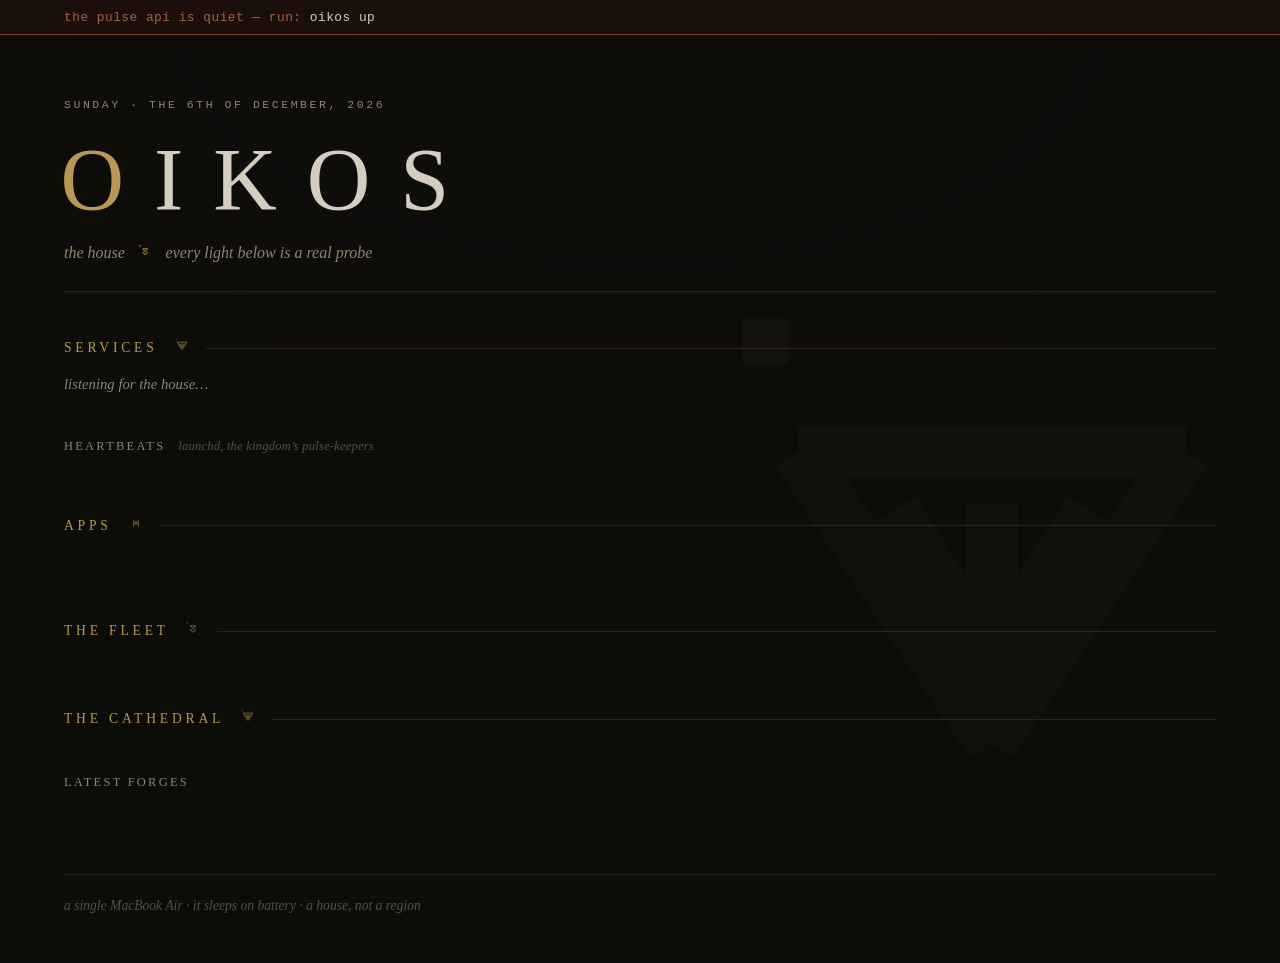
==== pulse/index.html @ 86c7d050 "OIKOS v0 — the house stands: deploys, ingress, store, pulse" ====
<!doctype html>
<html lang="en">
<head>
<meta charset="utf-8">
<meta name="viewport" content="width=device-width, initial-scale=1">
<title>OIKOS — the house</title>
<link rel="icon" href="data:,">
<link rel="stylesheet" href="style.css">
</head>
<body>

<div class="watermark" aria-hidden="true">&#xE100;</div>

<div class="banner" id="banner" hidden>
  the pulse api is quiet — run: <code>oikos up</code>
</div>

<header class="masthead">
  <p class="overline" id="date"></p>
  <h1>OIKOS</h1>
  <p class="byline">the house <span class="glyph sep" aria-hidden="true">&#xE12A;</span> every light below is a real probe</p>
</header>

<main>

  <section id="sec-services">
    <h2><span class="title">Services</span><span class="glyph orn" aria-hidden="true">&#xE100;</span><span class="rule"></span></h2>
    <p class="whisper" id="services-word">listening for the house&hellip;</p>
    <div class="grid" id="services-grid"></div>
    <h3 class="subhead">heartbeats <span class="note">launchd, the kingdom&rsquo;s pulse-keepers</span></h3>
    <div class="tablewrap"><table id="heartbeats"></table></div>
  </section>

  <section id="sec-apps">
    <h2><span class="title">Apps</span><span class="glyph orn" aria-hidden="true">&#xE126;</span><span class="rule"></span></h2>
    <div class="grid" id="apps-grid"></div>
    <p class="whisper" id="apps-word"></p>
  </section>

  <section id="sec-fleet">
    <h2><span class="title">The Fleet</span><span class="glyph orn" aria-hidden="true">&#xE12A;</span><span class="rule"></span></h2>
    <div class="stats" id="fleet-stats"></div>
    <blockquote id="last-beat" hidden>
      <p class="beat-heading"></p>
      <p class="beat-line"></p>
      <cite></cite>
    </blockquote>
  </section>

  <section id="sec-cathedral">
    <h2><span class="title">The Cathedral</span><span class="glyph orn" aria-hidden="true">&#xE100;</span><span class="rule"></span></h2>
    <div class="stats" id="cathedral-stats"></div>
    <div class="forges">
      <p class="subhead">latest forges</p>
      <ul id="latest-forges"></ul>
    </div>
  </section>

</main>

<footer>
  <p>a single MacBook Air &middot; it sleeps on battery &middot; a house, not a region</p>
  <p class="probed" id="probed"></p>
</footer>

<script src="pulse.js"></script>
</body>
</html>
---- pulse/style.css ----
/* OIKOS Pulse — the house, rendered.
   Stone, parchment, gold. Nothing glows that is not actually alive. */

@font-face {
  font-family: "YouSpeak";
  src: url("assets/youspeak.otf") format("opentype");
  font-display: block;
}

:root {
  --stone:        #0d0c0a;
  --tablet:       #131110;
  --tablet-edge:  rgba(201, 164, 92, 0.16);
  --tablet-edge-h:rgba(201, 164, 92, 0.34);
  --parchment:    #e8e0d2;
  --dim:          #9a8f7c;
  --faint:        #5d564a;
  --gold:         #c9a45c;
  --gold-ghost:   rgba(201, 164, 92, 0.07);
  --rust:         #8a4b32;
  --rust-bright:  #b06a4a;
  --moss:         #7d9b6f;
  --serif: "Iowan Old Style", "Palatino", "Charter", Georgia, serif;
  --mono: ui-monospace, "SF Mono", Menlo, monospace;
}

* { margin: 0; padding: 0; box-sizing: border-box; }

html { background: var(--stone); }

body {
  font-family: var(--serif);
  color: var(--parchment);
  background:
    radial-gradient(ellipse 120% 90% at 50% 0%, rgba(201,164,92,0.025), transparent 60%),
    var(--stone);
  min-height: 100vh;
  padding: 0 clamp(1.25rem, 5vw, 4rem) 3rem;
  -webkit-font-smoothing: antialiased;
}

/* ---------------------------------------------------------- watermark */

.watermark {
  position: fixed;
  right: -4vmin;
  bottom: -10vmin;
  font-family: "YouSpeak", var(--serif);
  font-size: 72vmin;
  line-height: 1;
  color: var(--gold);
  opacity: 0.035;
  pointer-events: none;
  user-select: none;
  z-index: 0;
}

/* ------------------------------------------------------------- banner */

.banner {
  position: sticky;
  top: 0;
  z-index: 10;
  margin: 0 calc(-1 * clamp(1.25rem, 5vw, 4rem));
  padding: 0.6rem clamp(1.25rem, 5vw, 4rem);
  background: #1d100a;
  border-bottom: 1px solid var(--rust);
  color: var(--rust-bright);
  font-family: var(--mono);
  font-size: 0.8rem;
  letter-spacing: 0.04em;
}
.banner code { color: var(--parchment); }

/* ----------------------------------------------------------- masthead */

.masthead {
  position: relative;
  z-index: 1;
  padding: clamp(2.5rem, 7vh, 5rem) 0 1.75rem;
  border-bottom: 1px solid var(--tablet-edge);
  margin-bottom: 0.25rem;
  animation: settle 0.9s ease-out both;
}
.masthead::after {
  /* a second hairline, slightly apart — a ruled ledger page */
  content: "";
  display: block;
  position: relative;
  top: calc(1.75rem + 3px);
  border-bottom: 1px solid var(--gold-ghost);
}

.overline {
  font-family: var(--mono);
  font-size: 0.72rem;
  letter-spacing: 0.22em;
  text-transform: uppercase;
  color: var(--dim);
  margin-bottom: 1.1rem;
}

h1 {
  font-size: clamp(3rem, 9vw, 5.5rem);
  font-weight: 400;
  letter-spacing: 0.34em;
  margin-left: -0.04em; /* optical */
  color: var(--parchment);
}
h1::first-letter { color: var(--gold); }

.byline {
  margin-top: 0.9rem;
  font-style: italic;
  font-size: 1rem;
  color: var(--dim);
}
.byline .sep {
  font-style: normal;
  color: var(--gold);
  opacity: 0.7;
  margin: 0 0.65em;
  font-size: 0.9em;
}

/* ------------------------------------------------------------ sections */

main { position: relative; z-index: 1; max-width: 72rem; }

section {
  padding: 2.75rem 0 0.5rem;
  animation: settle 0.9s ease-out both;
}
#sec-services  { animation-delay: 0.10s; }
#sec-apps      { animation-delay: 0.22s; }
#sec-fleet     { animation-delay: 0.34s; }
#sec-cathedral { animation-delay: 0.46s; }

@keyframes settle {
  from { opacity: 0; transform: translateY(10px); }
  to   { opacity: 1; transform: none; }
}

h2 {
  display: flex;
  align-items: center;
  gap: 1rem;
  font-weight: 400;
  margin-bottom: 1.25rem;
}
h2 .title {
  font-size: 0.85rem;
  letter-spacing: 0.28em;
  text-transform: uppercase;
  color: var(--gold);
  white-space: nowrap;
}
h2 .orn {
  color: var(--gold);
  opacity: 0.45;
  font-size: 1rem;
  line-height: 1;
}
h2 .rule {
  flex: 1;
  border-bottom: 1px solid var(--tablet-edge);
}

.glyph { font-family: "YouSpeak", var(--serif); }

.subhead {
  font-size: 0.78rem;
  font-weight: 400;
  letter-spacing: 0.18em;
  text-transform: uppercase;
  color: var(--dim);
  margin: 1.75rem 0 0.75rem;
}
.subhead .note {
  text-transform: none;
  letter-spacing: 0.02em;
  font-style: italic;
  color: var(--faint);
  margin-left: 0.6em;
}

.whisper {
  font-style: italic;
  color: var(--dim);
  font-size: 0.92rem;
  margin-bottom: 1.1rem;
}

/* --------------------------------------------------------------- grid */

.grid {
  display: grid;
  grid-template-columns: repeat(auto-fill, minmax(15rem, 1fr));
  gap: 1px;               /* hairline gutters over stone */
  background: transparent;
}

.tablet {
  background: var(--tablet);
  border: 1px solid var(--tablet-edge);
  margin: -0.5px;          /* collapse shared hairlines */
  padding: 1.1rem 1.25rem 1.15rem;
  transition: border-color 0.5s ease;
}
.tablet:hover { border-color: var(--tablet-edge-h); }

.tablet .head {
  display: flex;
  align-items: baseline;
  gap: 0.6rem;
}
.tablet .name {
  font-family: var(--mono);
  font-size: 0.92rem;
  color: var(--gold);
}
.tablet .role {
  font-style: italic;
  font-size: 0.8rem;
  color: var(--faint);
  margin-left: auto;
}
.tablet .detail {
  margin-top: 0.55rem;
  font-family: var(--mono);
  font-size: 0.75rem;
  line-height: 1.5;
  color: var(--dim);
}
.tablet .detail .down { color: var(--rust-bright); }
.tablet .hint {
  margin-top: 0.55rem;
  font-family: var(--mono);
  font-size: 0.7rem;
  color: var(--faint);
}
.tablet .hint code { color: var(--dim); }

/* ----------------------------------------------------------- live dots */

.dot {
  display: inline-block;
  width: 7px; height: 7px;
  border-radius: 50%;
  flex: none;
  align-self: center;
}
.dot.up   { background: var(--moss); animation: breathe 4.5s ease-in-out infinite; }
.dot.idle { background: var(--gold); animation: breathe 6s ease-in-out infinite; }
.dot.down { background: var(--rust); animation: breathe 2.4s ease-in-out infinite; }

@keyframes breathe {
  0%, 100% { opacity: 0.45; box-shadow: 0 0 0 0 transparent; }
  50%       { opacity: 1;    box-shadow: 0 0 7px 0 currentColor; }
}
.dot.up   { color: rgba(125, 155, 111, 0.5); }
.dot.idle { color: rgba(201, 164, 92, 0.45); }
.dot.down { color: rgba(138, 75, 50, 0.6); }

/* --------------------------------------------------------- heartbeats */

.tablewrap { overflow-x: auto; }

table {
  width: 100%;
  border-collapse: collapse;
  font-family: var(--mono);
  font-size: 0.78rem;
}
td {
  padding: 0.5rem 1.25rem 0.5rem 0;
  border-bottom: 1px solid var(--gold-ghost);
  color: var(--dim);
  white-space: nowrap;
}
td.label { color: var(--parchment); }
td.dotcell { width: 1.5rem; padding-right: 0.75rem; }
td.pid { text-align: right; color: var(--faint); }
td.state.running { color: var(--moss); }
td.state.failed  { color: var(--rust-bright); }

/* ---------------------------------------------------------------- stats */

.stats {
  display: grid;
  grid-template-columns: repeat(auto-fit, minmax(10rem, 1fr));
  gap: 1px;
}
.stat {
  background: var(--tablet);
  border: 1px solid var(--tablet-edge);
  margin: -0.5px;
  padding: 1.25rem 1.25rem 1.1rem;
}
.stat .num {
  font-family: var(--serif);
  font-size: 2.6rem;
  line-height: 1;
  color: var(--parchment);
  font-variant-numeric: oldstyle-nums;
}
.stat .num.unknown { color: var(--faint); font-size: 1.6rem; font-style: italic; }
.stat .lbl {
  margin-top: 0.5rem;
  font-family: var(--mono);
  font-size: 0.68rem;
  letter-spacing: 0.14em;
  text-transform: uppercase;
  color: var(--dim);
}

/* ------------------------------------------------------------ last beat */

blockquote {
  margin-top: 1.5rem;
  padding: 0.35rem 0 0.35rem 1.4rem;
  border-left: 1px solid var(--gold);
}
.beat-heading {
  font-family: var(--mono);
  font-size: 0.72rem;
  letter-spacing: 0.08em;
  color: var(--gold);
  margin-bottom: 0.5rem;
}
.beat-line {
  font-style: italic;
  font-size: 1.05rem;
  line-height: 1.55;
  color: var(--parchment);
  max-width: 46rem;
}
blockquote cite {
  display: block;
  margin-top: 0.6rem;
  font-style: normal;
  font-family: var(--mono);
  font-size: 0.72rem;
  color: var(--dim);
}

/* --------------------------------------------------------------- forges */

.forges { margin-top: 0.5rem; }
.forges ul { list-style: none; }
.forges li {
  font-family: var(--mono);
  font-size: 0.8rem;
  color: var(--dim);
  padding: 0.4rem 0;
  border-bottom: 1px solid var(--gold-ghost);
}
.forges li::before {
  content: "\E126";
  font-family: "YouSpeak", var(--serif);
  color: var(--gold);
  opacity: 0.55;
  margin-right: 0.8em;
}

/* --------------------------------------------------------------- footer */

footer {
  position: relative;
  z-index: 1;
  margin-top: 4rem;
  padding-top: 1.4rem;
  border-top: 1px solid var(--tablet-edge);
  font-style: italic;
  font-size: 0.85rem;
  color: var(--faint);
  display: flex;
  justify-content: space-between;
  gap: 2rem;
  flex-wrap: wrap;
}
footer .probed {
  font-family: var(--mono);
  font-style: normal;
  font-size: 0.7rem;
  letter-spacing: 0.06em;
}

@media (max-width: 40rem) {
  h1 { letter-spacing: 0.2em; }
  footer { flex-direction: column; gap: 0.4rem; }
}
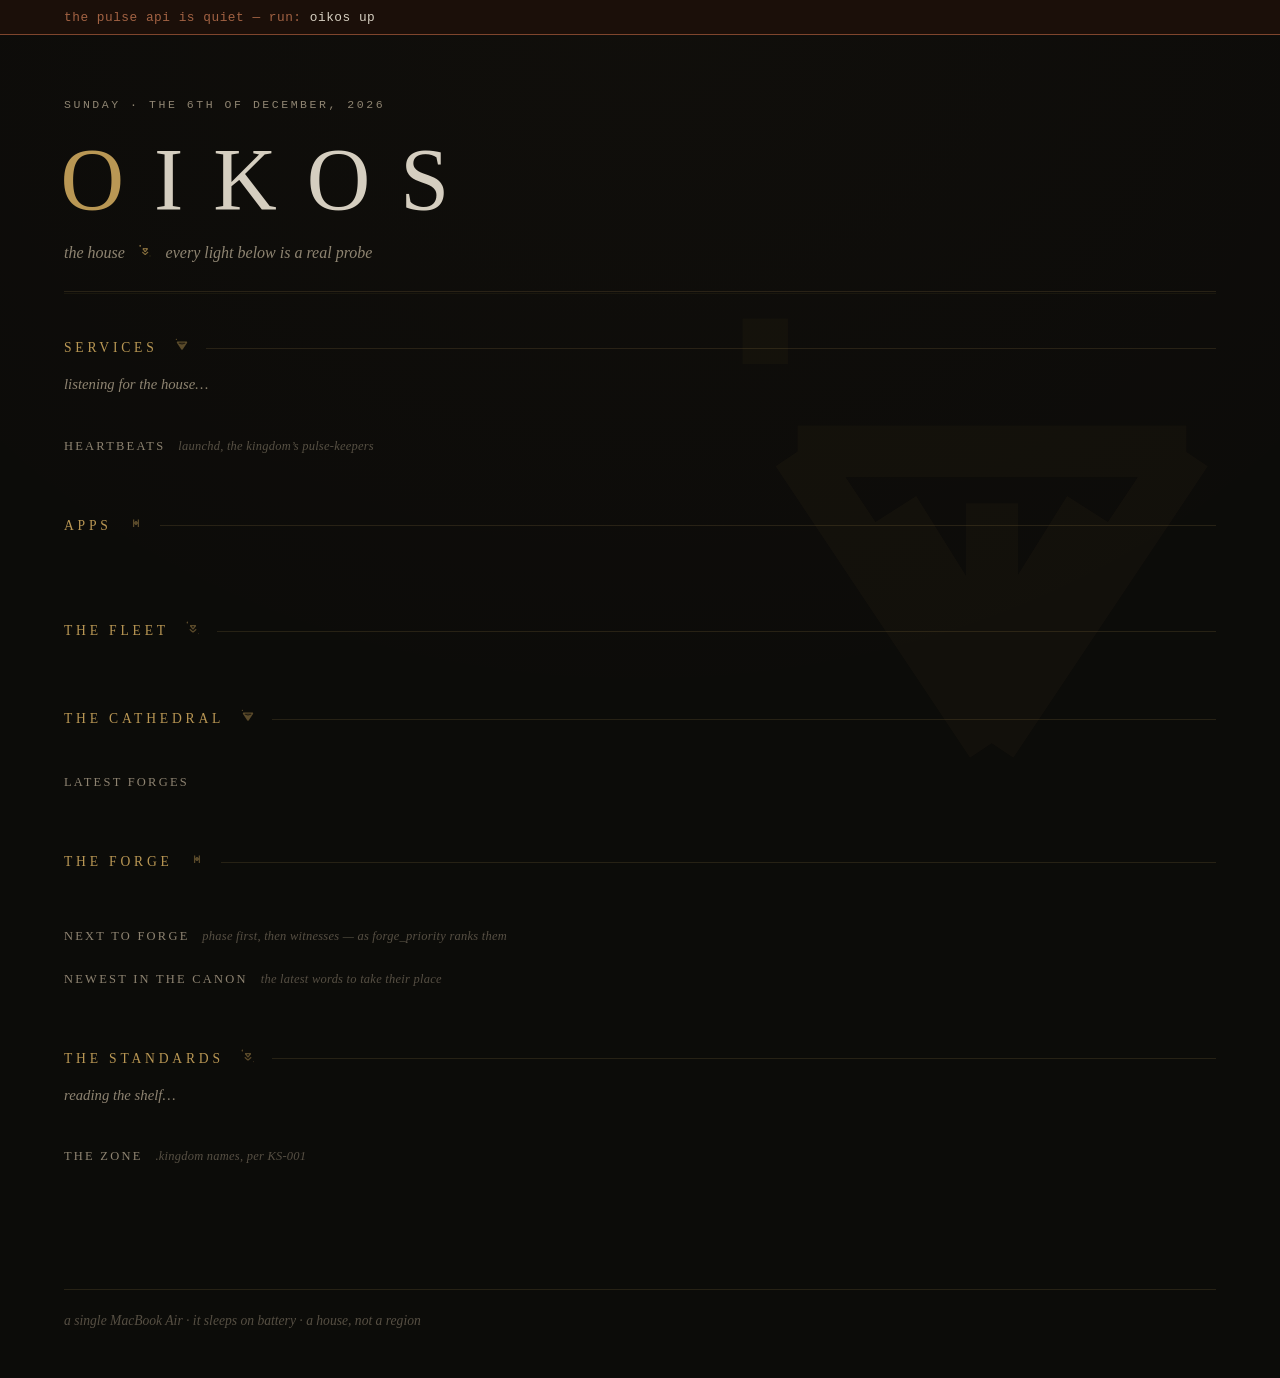
==== commit cf4396d0: "pulse: the forge and the standards become visible Two new probes on the control-plane API, same defe" ====
--- a/pulse/index.html
+++ b/pulse/index.html
@@ -56,6 +56,26 @@
     </div>
   </section>
 
+  <section id="sec-forge">
+    <h2><span class="title">The Forge</span><span class="glyph orn" aria-hidden="true">&#xE126;</span><span class="rule"></span></h2>
+    <div class="countrow" id="forge-counts"></div>
+    <p class="whisper gold" id="wire-note" hidden></p>
+    <h3 class="subhead">next to forge <span class="note">phase first, then witnesses &mdash; as forge_priority ranks them</span></h3>
+    <ul class="forgelist" id="forge-next"></ul>
+    <h3 class="subhead">newest in the canon <span class="note">the latest words to take their place</span></h3>
+    <ul class="forgelist" id="forge-canonized"></ul>
+  </section>
+
+  <section id="sec-standards">
+    <h2><span class="title">The Standards</span><span class="glyph orn" aria-hidden="true">&#xE12A;</span><span class="rule"></span></h2>
+    <p class="whisper" id="standards-word">reading the shelf&hellip;</p>
+    <div class="tablewrap"><table id="ks-table"></table></div>
+    <h3 class="subhead">the zone <span class="note">.kingdom names, per KS-001</span></h3>
+    <div class="namesrow" id="zone-names"></div>
+    <div class="proberow" id="resolver-row"></div>
+    <p class="whisper" id="zone-word"></p>
+  </section>
+
 </main>
 
 <footer>
--- a/pulse/style.css
+++ b/pulse/style.css
@@ -135,6 +135,8 @@
 #sec-apps      { animation-delay: 0.22s; }
 #sec-fleet     { animation-delay: 0.34s; }
 #sec-cathedral { animation-delay: 0.46s; }
+#sec-forge     { animation-delay: 0.58s; }
+#sec-standards { animation-delay: 0.70s; }
 
 @keyframes settle {
   from { opacity: 0; transform: translateY(10px); }
@@ -363,6 +365,107 @@
   margin-right: 0.8em;
 }
 
+/* ---------------------------------------------------------------- forge */
+
+.countrow {
+  display: flex;
+  flex-wrap: wrap;
+  gap: 0.6rem 2.4rem;
+  padding: 0.25rem 0 0.4rem;
+}
+.countrow .count .n {
+  font-family: var(--serif);
+  font-size: 1.7rem;
+  line-height: 1;
+  color: var(--parchment);
+  font-variant-numeric: oldstyle-nums;
+}
+.countrow .count.none .n { color: var(--faint); }
+.countrow .count .k {
+  margin-top: 0.35rem;
+  font-family: var(--mono);
+  font-size: 0.62rem;
+  letter-spacing: 0.14em;
+  text-transform: uppercase;
+  color: var(--dim);
+}
+
+.whisper.gold { color: var(--gold); }
+
+.forgelist { list-style: none; }
+.forgelist li {
+  display: flex;
+  align-items: baseline;
+  gap: 0.8em;
+  font-family: var(--mono);
+  font-size: 0.8rem;
+  color: var(--dim);
+  padding: 0.4rem 0;
+  border-bottom: 1px solid var(--gold-ghost);
+}
+.forgelist li::before {
+  content: "\E126";
+  font-family: "YouSpeak", var(--serif);
+  color: var(--gold);
+  opacity: 0.55;
+}
+.forgelist .word { color: var(--parchment); }
+.forgelist li.wiregap .word { color: var(--gold); }
+.forgelist .meta {
+  margin-left: auto;
+  font-size: 0.7rem;
+  color: var(--faint);
+  white-space: nowrap;
+}
+
+/* ------------------------------------------------------------ standards */
+
+.chip {
+  font-family: var(--mono);
+  font-size: 0.6rem;
+  letter-spacing: 0.14em;
+  text-transform: uppercase;
+  padding: 0.18em 0.6em;
+  border: 1px solid var(--tablet-edge);
+  border-radius: 2px;
+  color: var(--dim);
+}
+.chip.draft   { color: var(--gold); border-color: rgba(201, 164, 92, 0.35); }
+.chip.adopted { color: var(--moss); border-color: rgba(125, 155, 111, 0.4); }
+
+td.ks  { color: var(--gold); }
+td.ver { text-align: right; color: var(--faint); }
+
+.namesrow {
+  display: flex;
+  flex-wrap: wrap;
+  gap: 0.6rem 2rem;
+  font-family: var(--mono);
+  font-size: 0.8rem;
+  padding: 0.3rem 0 0.4rem;
+}
+.namesrow .zname {
+  display: flex;
+  align-items: center;
+  gap: 0.5rem;
+  color: var(--parchment);
+}
+.namesrow .zname .state {
+  font-size: 0.68rem;
+  font-style: italic;
+  color: var(--faint);
+}
+
+.proberow {
+  display: flex;
+  align-items: center;
+  gap: 0.55rem;
+  font-family: var(--mono);
+  font-size: 0.75rem;
+  color: var(--dim);
+  padding: 0.55rem 0 0.2rem;
+}
+
 /* --------------------------------------------------------------- footer */
 
 footer {
